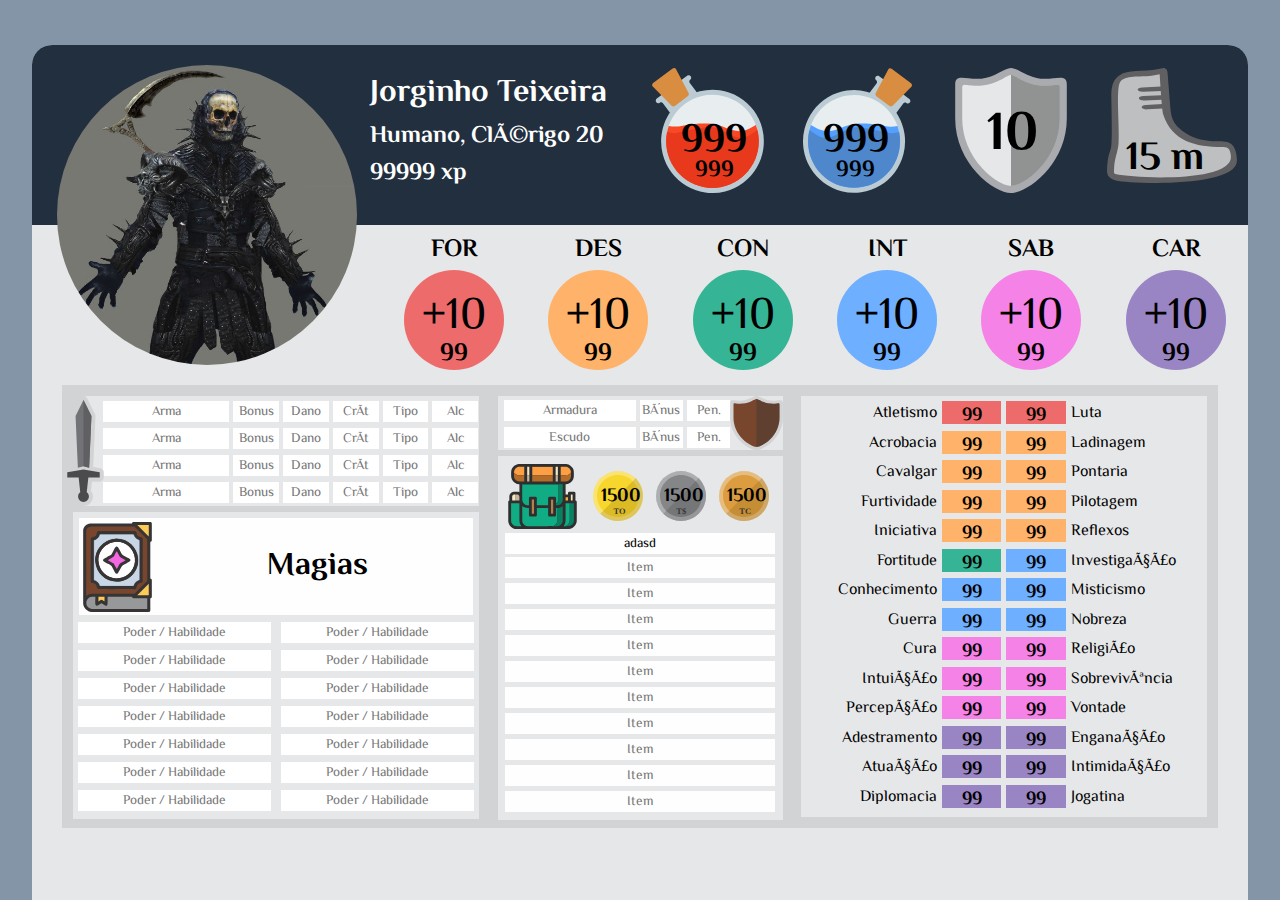
==== index.html @ f57c7307 "Add files via upload" ====
<!DOCTYPE html>
<html lang="pt-BR">
<head>
    <meta charset="UTF-3">
    <meta name="viewport" content="width=device-width, initial-scale=1.0">
    <title>Ficha Tormenta</title>

    <link rel="stylesheet" href="styles/main.css">
    <link rel="stylesheet" href="styles/atributos.css">
    <link rel="stylesheet" href="styles/tabelas.css">
    <link rel="stylesheet" href="styles/tabelasesq.css">
    <link rel="stylesheet" href="styles/tabelascen.css">
    <link rel="stylesheet" href="styles/tabelasdir.css">
    <link rel="stylesheet" href="styles/responsive.css">

    <link href="https://fonts.googleapis.com/css2?family=El+Messiri:wght@400;700&display=swap" rel="stylesheet">
</head>
<body>
    <div class="ficha">
    <header></header>

        <div class="atributos">
            <div class="foto">
                <span>

                </span>
            </div>

            <div class="status">
                <div class="desc">
                    <h1>Jorginho Teixeira</h1>
                    <h2>Humano, Clérigo 20</h2>
                    <h2>99999 xp</h2>

                </div>
                <div class="pv">
                    <h1>999</h1>
                    <h2>999</h2>
                </div>
                <div class="pm">
                    <h1>999</h1>
                    <h2>999</h2>
                </div>
                <div class="arm">
                    <h1>10</h1>
                </div>
                <div class="desl">
                    <h1>15 m</h1>
                </div>
            </div>

            <div class="valores-atributos">
                <div class="atr">
                    <h3>FOR</h3>
                    <div class="valor for">
                        <div class="valor-mod">+10</div>
                        <div class="valor-atr">99</div>
                    </div>
                </div>
                <div class="atr">
                    <h3>DES</h3>
                    <div class="valor des">
                        <div class="valor-mod">+10</div>
                        <div class="valor-atr">99</div>
                    </div>
                </div>
                <div class="atr">
                    <h3>CON</h3>
                    <div class="valor con">
                        <div class="valor-mod">+10</div>
                        <div class="valor-atr">99</div>
                    </div>
                </div>
                <div class="atr">
                    <h3>INT</h3>
                    <div class="valor int">
                        <div class="valor-mod">+10</div>
                        <div class="valor-atr">99</div>
                    </div>
                </div>
                <div class="atr">
                    <h3>SAB</h3>
                    <div class="valor sab">
                        <div class="valor-mod">+10</div>
                        <div class="valor-atr">99</div>
                    </div>
                </div>
                <div class="atr">
                    <h3>CAR</h3>
                    <div class="valor car">
                        <div class="valor-mod">+10</div>
                        <div class="valor-atr">99</div>
                    </div>
                </div>
                

            </div>
        </div>
        <div class="tabelas">
            <div class="esq">
                <div class="content-armas">
                    <div class="espada"></div>
                    <div class="armas">
                        <div class="arma">
                            <input type="text" id="arma" placeholder="Arma">
                            <input type="text" id="bonus" placeholder="Bonus">
                            <input type="text" id="dano" placeholder="Dano">
                            <input type="text" id="crít." placeholder="Crít">
                            <input type="text" id="tipo" placeholder="Tipo">
                            <input type="text" id="alc." placeholder="Alc">
                        </div>
                        <div class="arma">
                            <input type="text" id="arma" placeholder="Arma">
                            <input type="text" id="bonus" placeholder="Bonus">
                            <input type="text" id="dano" placeholder="Dano">
                            <input type="text" id="crít." placeholder="Crít">
                            <input type="text" id="tipo" placeholder="Tipo">
                            <input type="text" id="alc." placeholder="Alc">
                        </div>
                        <div class="arma">
                            <input type="text" id="arma" placeholder="Arma">
                            <input type="text" id="bonus" placeholder="Bonus">
                            <input type="text" id="dano" placeholder="Dano">
                            <input type="text" id="crít." placeholder="Crít">
                            <input type="text" id="tipo" placeholder="Tipo">
                            <input type="text" id="alc." placeholder="Alc">
                        </div>
                        <div class="arma">
                            <input type="text" id="arma" placeholder="Arma">
                            <input type="text" id="bonus" placeholder="Bonus">
                            <input type="text" id="dano" placeholder="Dano">
                            <input type="text" id="crít." placeholder="Crít">
                            <input type="text" id="tipo" placeholder="Tipo">
                            <input type="text" id="alc." placeholder="Alc">
                        </div>

                    </div>
                </div>
                <div class="magi-poder">

                        <div class="content-magias">
                            <div class="grimorio"></div>
                            <div class="magias"><h1>Magias</h1></div>

                    </div>
                    <div class="habi">
                        <input type="text" id="po-habi" placeholder="Poder / Habilidade">
                        <input type="text" id="po-habi" placeholder="Poder / Habilidade">
                        <input type="text" id="po-habi" placeholder="Poder / Habilidade">
                        <input type="text" id="po-habi" placeholder="Poder / Habilidade">
                        <input type="text" id="po-habi" placeholder="Poder / Habilidade">
                        <input type="text" id="po-habi" placeholder="Poder / Habilidade">
                        <input type="text" id="po-habi" placeholder="Poder / Habilidade">
                        <input type="text" id="po-habi" placeholder="Poder / Habilidade">
                        <input type="text" id="po-habi" placeholder="Poder / Habilidade">
                        <input type="text" id="po-habi" placeholder="Poder / Habilidade">
                        <input type="text" id="po-habi" placeholder="Poder / Habilidade">
                        <input type="text" id="po-habi" placeholder="Poder / Habilidade">
                        <input type="text" id="po-habi" placeholder="Poder / Habilidade">
                        <input type="text" id="po-habi" placeholder="Poder / Habilidade">
                    </div>
                </div>
            </div>
            <div class="centro">
                <div class="content-defesas">
                    <div class="defesas">
                        <div class="armad">
                            <input type="text" id="armadura" placeholder="Armadura">
                            <input type="text" id="bonus" placeholder="Bônus">
                            <input type="text" id="pen" placeholder="Pen.">
                        </div>
                        <div class="esc">
                            <input type="text" id="escudo" placeholder="Escudo">
                            <input type="text" id="bonus" placeholder="Bônus">
                            <input type="text" id="pen" placeholder="Pen.">
                        </div>
                    </div>
                    <div class="escudo"></div>

                </div>
                <div class="inv">
                    <div class="dinheiro">
                        <div class="mochila"></div>
                        <div class="to"><h1>1500</h1></div>
                        <div class="td"><h1>1500</h1></div>
                        <div class="tc"><h1>1500</h1></div>
                    </div>
                    <div class="itens">
                        <div id="item">adasd</div>
                        <input type="text" id="item" placeholder="Item">
                        <input type="text" id="item" placeholder="Item">
                        <input type="text" id="item" placeholder="Item">
                        <input type="text" id="item" placeholder="Item">
                        <input type="text" id="item" placeholder="Item">
                        <input type="text" id="item" placeholder="Item">
                        <input type="text" id="item" placeholder="Item">
                        <input type="text" id="item" placeholder="Item">
                        <input type="text" id="item" placeholder="Item">
                        <input type="text" id="item" placeholder="Item">
                    </div>
                </div>
            </div>
            <div class="dir">
                <div class="atr esquerda">
                    <p>Atletismo</p>
                    <div class="valor for">
                        <h3>99</h3>
                    </div>
                </div>
                <div class="atr direita">
                    <div class="valor for">
                        <h3>99</h3>
                    </div>
                    <p>Luta</p>
                </div>
                <div class="atr esquerda">
                    <p>Acrobacia</p>
                    <div class="valor des">
                        <h3>99</h3>
                    </div>
                </div>
                <div class="atr direita">
                    <div class="valor des">
                        <h3>99</h3>
                    </div>
                    <p>Ladinagem</p>
                </div>
                <div class="atr esquerda">
                    <p>Cavalgar</p>
                    <div class="valor des">
                        <h3>99</h3>
                    </div>
                </div>
                <div class="atr direita">
                    <div class="valor des">
                        <h3>99</h3>
                    </div>
                    <p>Pontaria</p>
                </div>
                <div class="atr esquerda">
                    <p>Furtividade</p>
                    <div class="valor des">
                        <h3>99</h3>
                    </div>
                </div>
                <div class="atr direita">
                    <div class="valor des">
                        <h3>99</h3>
                    </div>
                    <p>Pilotagem</p>
                </div>
                <div class="atr esquerda">
                    <p>Iniciativa</p>
                    <div class="valor des">
                        <h3>99</h3>
                    </div>
                </div>
                <div class="atr direita">
                    <div class="valor des">
                        <h3>99</h3>
                    </div>
                    <p>Reflexos</p>
                </div>
                <div class="atr esquerda">
                    <p>Fortitude</p>
                    <div class="valor con">
                        <h3>99</h3>
                    </div>
                </div>
                <div class="atr direita">
                    <div class="valor int">
                        <h3>99</h3>
                    </div>
                    <p>Investigação</p>
                </div>
                <div class="atr esquerda">
                    <p>Conhecimento</p>
                    <div class="valor int">
                        <h3>99</h3>
                    </div>
                </div>
                <div class="atr direita">
                    <div class="valor int">
                        <h3>99</h3>
                    </div>
                    <p>Misticismo</p>
                </div>
                <div class="atr esquerda">
                    <p>Guerra</p>
                    <div class="valor int">
                        <h3>99</h3>
                    </div>
                </div>
                <div class="atr direita">
                    <div class="valor int">
                        <h3>99</h3>
                    </div>
                    <p>Nobreza</p>
                </div>
                <div class="atr esquerda">
                    <p>Cura</p>
                    <div class="valor sab">
                        <h3>99</h3>
                    </div>
                </div>
                <div class="atr direita">
                    <div class="valor sab">
                        <h3>99</h3>
                    </div>
                    <p>Religião</p>
                </div>
                <div class="atr esquerda">
                    <p>Intuição</p>
                    <div class="valor sab">
                        <h3>99</h3>
                    </div>
                </div>
                <div class="atr direita">
                    <div class="valor sab">
                        <h3>99</h3>
                    </div>
                    <p>Sobrevivência</p>
                </div>
                <div class="atr esquerda">
                    <p>Percepção</p>
                    <div class="valor sab">
                        <h3>99</h3>
                    </div>
                </div>
                <div class="atr direita">
                    <div class="valor sab">
                        <h3>99</h3>
                    </div>
                    <p>Vontade</p>
                </div>
                <div class="atr esquerda">
                    <p>Adestramento</p>
                    <div class="valor car">
                        <h3>99</h3>
                    </div>
                </div>
                <div class="atr direita">
                    <div class="valor car">
                        <h3>99</h3>
                    </div>
                    <p>Enganação</p>
                </div>
                <div class="atr esquerda">
                    <p>Atuação</p>
                    <div class="valor car">
                        <h3>99</h3>
                    </div>
                </div>
                <div class="atr direita">
                    <div class="valor car">
                        <h3>99</h3>
                    </div>
                    <p>Intimidação</p>
                </div>
                <div class="atr esquerda">
                    <p>Diplomacia</p>
                    <div class="valor car">
                        <h3>99</h3>
                    </div>
                </div>
                <div class="atr direita">
                    <div class="valor car">
                        <h3>99</h3>
                    </div>
                    <p>Jogatina</p>
                </div>
               
            </div>
        </div>

    </div>

    
</body>
</html>
---- styles/main.css ----
*{
    padding: 0;
    margin: 0;
    box-sizing: border-box;
    font-family: 'El Messiri', sans-serif;

}

body{
    background-color: #8395A7;
}

.ficha{
    min-height: 95vh;
    width: 95vw;
    background-color: #E6E7E8;

    margin-top: 5vh;
    margin-left: auto;
    margin-right: auto;

    border-radius: 20px 20px 0 0;
    
    max-width: 1400px;

}
.ficha header{
    height: 180px;
    width: 100%;
    background-color: #222F3E;

    border-radius: 20px 20px 0 0;
    
    z-index: 0;

}

.for{
    background-color: #ED6B6B;
}
.des{
    background-color: #FFB269;
}
.con{
    background-color: #35B595;
}
.int{
    background-color: #6EAFFF;
}
.sab{
    background-color: #F582E6;
}
.car{
    background-color: #9A85C4;
}
---- styles/atributos.css ----
.atributos {
    margin-top: -180px;
    height: 55%;
    display: grid;
    grid-template-columns: 350px 1fr;
    grid-template-rows: 1fr 1fr;

    grid-template-areas: 
    'FT ST'
    'FT AT';

    z-index: 1;

    max-height: 340px;

    margin-left: auto;
    margin-right: auto;
}


.foto{
    grid-area: FT;
}

.foto span{
    display: flex;
    background: url(../assents/teste.jpg)  no-repeat;
    background-position: top;
    background-size: cover;

    height: 300px;
    width: 300px;

    margin: 20px auto;

    border-radius: 100%;
}



.status{
    grid-area: ST;

    display: grid;
    grid-template-columns: 2fr 1fr 1fr 1fr 1fr;
    margin-left: -45px;
}


.status .desc{
    margin: auto;
    color: white;
}

.status .pv{
    height: 125px;
    width: 130px;

    margin: auto;

    background: url(../assents/pv.svg) no-repeat;
    background-size: contain;

    text-align: center;
}

.status .pv h1{
    margin-top: 42px;
    margin-left: -5px;
    font-size: 40px;
}
.status .pv h2{
    margin-top: -20px;
    margin-left: -5px;
    font-size: 23px;
}
.status .pm{
    height: 125px;
    width: 130px;

    margin: auto;

    background: url(../assents/pm.svg) no-repeat;
    background-size: contain;

    text-align: center;
}

.status .pm h1{
    margin-top: 42px;
    margin-right: 25px;
    font-size: 40px;
}
.status .pm h2{
    margin-top: -20px;
    margin-right: 25px;
    font-size: 23px;
}


.status .arm{
    height: 125px;
    width: 130px;

    margin: auto;

    background: url(../assents/arm.svg) no-repeat;
    background-size: contain;

    text-align: center;
}

.status .arm h1{
    margin-top: 25px;
    margin-left: -15px;
    font-size: 55px;
}

.status .desl{
    height: 125px;
    width: 130px;

    margin: auto;

    background: url(../assents/desl.svg) no-repeat;
    background-size: contain;

    text-align: center;
}

.status .desl h1{
    margin-top: 60px;
    margin-left: -15px;
    font-size: 40px;
}

.atributos{
    grid-area: AT;

}

.valores-atributos{
    display: grid;

    grid-template-columns: 1fr 1fr 1fr 1fr 1fr 1fr;

    align-items: center;
    align-content: center;
}

.valores-atributos .atr{
    margin:  5px auto;
    text-align: center;
    font-weight: bold;
}

.valores-atributos .atr h3{
    text-align: center;
    font-weight: bold;
    font-size: 25px;
}


.valores-atributos .valor {
    height: 100px;
    width: 100px;

    border-radius: 100%;

}
.valores-atributos .valor .valor-mod{
    line-height: 95px;
    height: 65px;
    font-weight: 200;
    font-size: 45px;
}
.valores-atributos .valor .valor-atr{
    height: 35px;
    font-size: 25px;

}
---- styles/tabelas.css ----
.tabelas {
    height: calc(95vh - 55%);
    width: 95%;

    min-height: 435px;
    margin: auto;

    display: grid;
    grid-template-columns: 1fr 300px 1fr;

    background-color: #D2D3D5;
}

.tabelas > div{
    height: 95%;
    width: 95%;
    margin: auto;
}
---- styles/tabelasesq.css ----
.content-armas{

    height: 25%;
    min-height: 110px;
    background-color: #E6E7E8;

    display: grid;
    grid-template-columns: 40px 1fr;


}

.content-armas .espada{
    height: 100%;

    background: url(../assents/espada.svg) no-repeat;
    background-size: contain;

    margin-left: -10px;

    z-index: 1000;
}

.content-armas .armas{
    margin-top: auto;
    margin-bottom: auto;
}
.content-armas .armas input{
    border: none;
    text-align: center;
    width: 12.5%;
    margin-top: 4px;
}
#arma{
    width: 34.5%;
    margin-left: -10px;
}

.magi-poder{
    background-color: #E6E7E8;
    height: 73%;
    margin-top: 6px;
    padding-top: 6px;
}


.content-magias{
    background-color: #FEFEFE;
    width: 97%;
    display: flex;

    margin: auto;

}

.content-magias .grimorio{
    height: 90px;
    width: 100px;
    background: url(../assents/grimorio.svg) no-repeat;
    background-size: contain;
    margin-top: 4px;
    margin-left: 4px;

}

.content-magias .magias{
    width: 100%;
    text-align: center;
    line-height: 97px;
}

.habi{
    height: calc(45% + 11px);

    display: grid;
    grid-template-columns: 1fr 1fr;
    grid-template-rows: repeat(8, 1fr);
}
.habi input{
    width: 95%;
    border: none;
    border-radius: 0%;
    margin: auto;
    margin-top: 7px;
    text-align: center;
}
---- styles/tabelascen.css ----
.content-defesas{

    height: 12.5%;
    width: 100%;
    min-height: 54px;
    background-color: #E6E7E8;

    margin: auto;
    display: grid;
    grid-template-columns: 1fr 45px;

}
.content-defesas .escudo{
    height: 54px;
    width: 54px;

    background: url(../assents/escudo.svg) no-repeat;
    background-size: contain;

    margin-left: -8px;
    z-index: 1000;
}

.content-defesas .defesas{
    width: 95%;
    margin: auto;
}
.content-defesas .defesas input{
    border: none;
    text-align: center;
    width: 19%;
    margin-top: 4px;
}
#armadura,
#escudo{
    width: 58%;
}

.inv{
    height: 86.5%;
    width: 100%;

    margin-top: 6px;
    background: #E6E7E8;
}
.inv .dinheiro{
    height: 80px;
    width: 100%;

    display: grid;
    grid-template-columns: 1fr 1fr 1fr 1fr;
}

.inv .dinheiro .mochila{
    height: 65px;
    width: 70px;

    background: url(../assents/mochila.svg) no-repeat;
    background-size: contain;

    margin: auto;
    margin-left: 10px;
}

.inv .dinheiro h1{
    margin-top: 11px;
    margin-left: 8px;
    font-size: 19px;
}

.inv .dinheiro .to{
    height: 50px;
    width: 70px;

    background: url(../assents/TO.svg) no-repeat;
    background-size: contain;

    margin: auto;
    margin-left: 15px;
}
.inv .dinheiro .td{
    height: 50px;
    width: 70px;

    background: url(../assents/T$.svg) no-repeat;
    background-size: contain;

    margin: auto;
    margin-left: -7px;
}
.inv .dinheiro .tc{
    height: 50px;
    width: 70px;

    background: url(../assents/TC.svg) no-repeat;
    background-size: contain;

    margin: auto;
    margin-left: -7px;
}

.inv .itens{
    height: calc(95% - 56px);
    width: 95%;

    margin: auto;
    margin-top: -6px;
}

#item{
    width: 100%;
    border: 0;

    font-size: 13.33px;

    text-align: center;

    background-color: #FEFEFE;
    margin: auto;
    margin-top: 3px;

}
---- styles/tabelasdir.css ----
.dir{
    display: grid;
    grid-template-columns: 1fr 1fr;
    grid-template-rows: repeat(14, 24.5px);
    grid-row-gap:5px;
    background-color: #E6E7E8;
}

.dir h3{
    font-weight: 10px;
}

.dir .atr{
    display: grid;
    margin-top: 5px;
    margin-left: 2.5px;
    margin-bottom: 5px;
    margin-right: 2.5px;
}

.dir .atr>p{
    margin-left: 5px;
    margin-right: 5px;

}
.dir .esquerda{
    text-align: right;
    grid-template-columns: 70fr 30fr;
}
.dir .direita{
    text-align: left;
    grid-template-columns:30fr 70fr;
}


.dir .atr .valor{
    height: 80%;
    width: 100%;
    text-align: center;
}
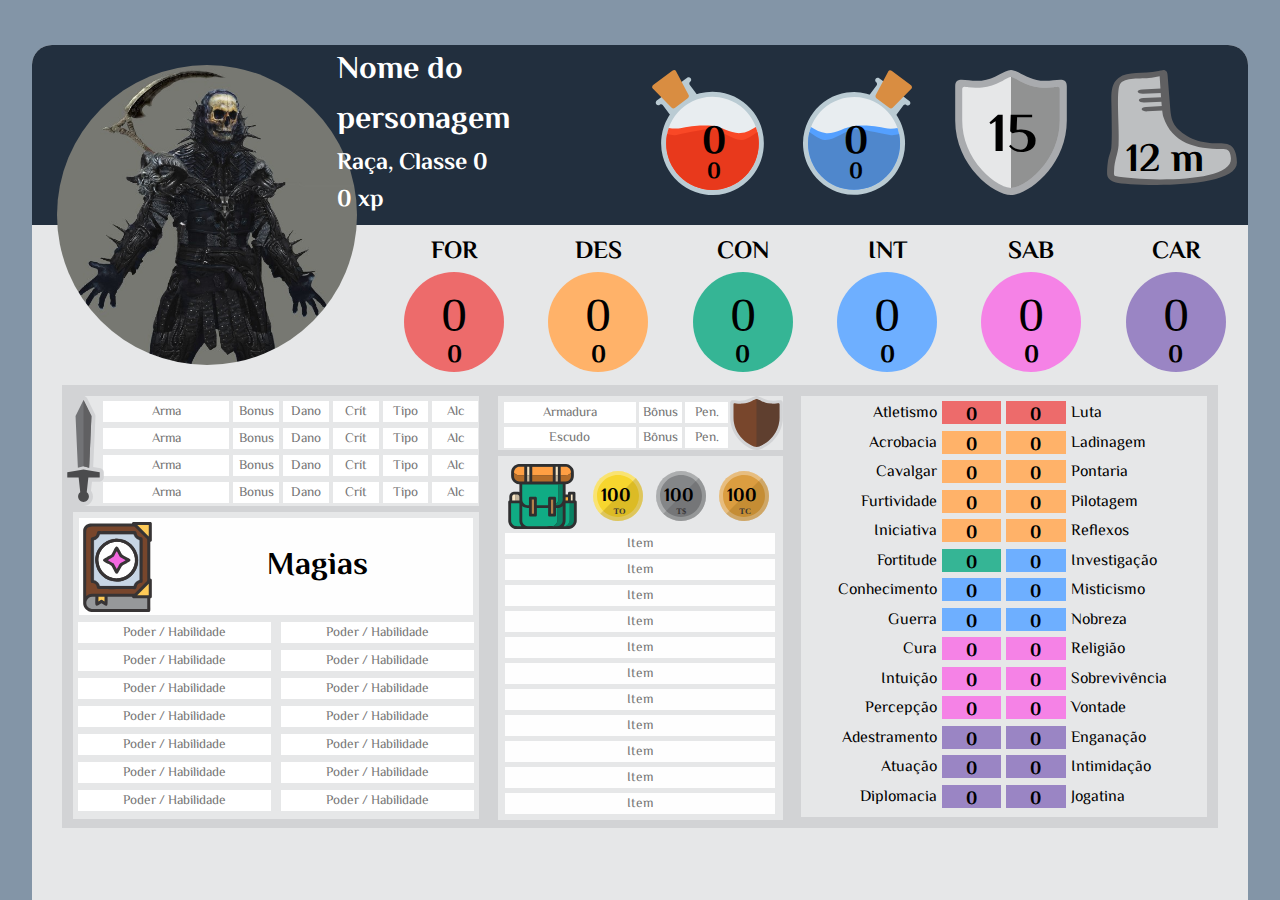
==== commit 8638d8b1: "Add files via upload" ====
--- a/index.html
+++ b/index.html
@@ -20,7 +20,7 @@
     <header></header>
 
         <div class="atributos">
-            <div class="foto">
+            <div class="foto" onclick="savePersonagem()">
                 <span>
 
                 </span>
@@ -28,68 +28,43 @@
 
             <div class="status">
                 <div class="desc">
-                    <h1>Jorginho Teixeira</h1>
-                    <h2>Humano, Clérigo 20</h2>
-                    <h2>99999 xp</h2>
+
 
                 </div>
                 <div class="pv">
-                    <h1>999</h1>
-                    <h2>999</h2>
                 </div>
                 <div class="pm">
-                    <h1>999</h1>
-                    <h2>999</h2>
                 </div>
                 <div class="arm">
-                    <h1>10</h1>
                 </div>
                 <div class="desl">
-                    <h1>15 m</h1>
                 </div>
             </div>
 
             <div class="valores-atributos">
                 <div class="atr">
                     <h3>FOR</h3>
-                    <div class="valor for">
-                        <div class="valor-mod">+10</div>
-                        <div class="valor-atr">99</div>
-                    </div>
+                    <div class="valor for"></div>
                 </div>
                 <div class="atr">
                     <h3>DES</h3>
-                    <div class="valor des">
-                        <div class="valor-mod">+10</div>
-                        <div class="valor-atr">99</div>
-                    </div>
+                    <div class="valor des"></div>
                 </div>
                 <div class="atr">
                     <h3>CON</h3>
-                    <div class="valor con">
-                        <div class="valor-mod">+10</div>
-                        <div class="valor-atr">99</div>
-                    </div>
+                    <div class="valor con"></div>
                 </div>
                 <div class="atr">
                     <h3>INT</h3>
-                    <div class="valor int">
-                        <div class="valor-mod">+10</div>
-                        <div class="valor-atr">99</div>
-                    </div>
+                    <div class="valor int"></div>
                 </div>
                 <div class="atr">
                     <h3>SAB</h3>
-                    <div class="valor sab">
-                        <div class="valor-mod">+10</div>
-                        <div class="valor-atr">99</div>
-                    </div>
+                    <div class="valor sab"></div>
                 </div>
                 <div class="atr">
                     <h3>CAR</h3>
                     <div class="valor car">
-                        <div class="valor-mod">+10</div>
-                        <div class="valor-atr">99</div>
                     </div>
                 </div>
                 
@@ -101,39 +76,6 @@
                 <div class="content-armas">
                     <div class="espada"></div>
                     <div class="armas">
-                        <div class="arma">
-                            <input type="text" id="arma" placeholder="Arma">
-                            <input type="text" id="bonus" placeholder="Bonus">
-                            <input type="text" id="dano" placeholder="Dano">
-                            <input type="text" id="crít." placeholder="Crít">
-                            <input type="text" id="tipo" placeholder="Tipo">
-                            <input type="text" id="alc." placeholder="Alc">
-                        </div>
-                        <div class="arma">
-                            <input type="text" id="arma" placeholder="Arma">
-                            <input type="text" id="bonus" placeholder="Bonus">
-                            <input type="text" id="dano" placeholder="Dano">
-                            <input type="text" id="crít." placeholder="Crít">
-                            <input type="text" id="tipo" placeholder="Tipo">
-                            <input type="text" id="alc." placeholder="Alc">
-                        </div>
-                        <div class="arma">
-                            <input type="text" id="arma" placeholder="Arma">
-                            <input type="text" id="bonus" placeholder="Bonus">
-                            <input type="text" id="dano" placeholder="Dano">
-                            <input type="text" id="crít." placeholder="Crít">
-                            <input type="text" id="tipo" placeholder="Tipo">
-                            <input type="text" id="alc." placeholder="Alc">
-                        </div>
-                        <div class="arma">
-                            <input type="text" id="arma" placeholder="Arma">
-                            <input type="text" id="bonus" placeholder="Bonus">
-                            <input type="text" id="dano" placeholder="Dano">
-                            <input type="text" id="crít." placeholder="Crít">
-                            <input type="text" id="tipo" placeholder="Tipo">
-                            <input type="text" id="alc." placeholder="Alc">
-                        </div>
-
                     </div>
                 </div>
                 <div class="magi-poder">
@@ -141,23 +83,8 @@
                         <div class="content-magias">
                             <div class="grimorio"></div>
                             <div class="magias"><h1>Magias</h1></div>
-
                     </div>
                     <div class="habi">
-                        <input type="text" id="po-habi" placeholder="Poder / Habilidade">
-                        <input type="text" id="po-habi" placeholder="Poder / Habilidade">
-                        <input type="text" id="po-habi" placeholder="Poder / Habilidade">
-                        <input type="text" id="po-habi" placeholder="Poder / Habilidade">
-                        <input type="text" id="po-habi" placeholder="Poder / Habilidade">
-                        <input type="text" id="po-habi" placeholder="Poder / Habilidade">
-                        <input type="text" id="po-habi" placeholder="Poder / Habilidade">
-                        <input type="text" id="po-habi" placeholder="Poder / Habilidade">
-                        <input type="text" id="po-habi" placeholder="Poder / Habilidade">
-                        <input type="text" id="po-habi" placeholder="Poder / Habilidade">
-                        <input type="text" id="po-habi" placeholder="Poder / Habilidade">
-                        <input type="text" id="po-habi" placeholder="Poder / Habilidade">
-                        <input type="text" id="po-habi" placeholder="Poder / Habilidade">
-                        <input type="text" id="po-habi" placeholder="Poder / Habilidade">
                     </div>
                 </div>
             </div>
@@ -165,216 +92,35 @@
                 <div class="content-defesas">
                     <div class="defesas">
                         <div class="armad">
-                            <input type="text" id="armadura" placeholder="Armadura">
+                            <input type="text" class="armadura" id="armadura1" placeholder="Armadura">
                             <input type="text" id="bonus" placeholder="Bônus">
                             <input type="text" id="pen" placeholder="Pen.">
                         </div>
                         <div class="esc">
-                            <input type="text" id="escudo" placeholder="Escudo">
+                            <input type="text" class="escudo" id="escudo" placeholder="Escudo">
                             <input type="text" id="bonus" placeholder="Bônus">
                             <input type="text" id="pen" placeholder="Pen.">
                         </div>
                     </div>
-                    <div class="escudo"></div>
+                    <div class="escudo-icon"></div>
 
                 </div>
                 <div class="inv">
                     <div class="dinheiro">
-                        <div class="mochila"></div>
-                        <div class="to"><h1>1500</h1></div>
-                        <div class="td"><h1>1500</h1></div>
-                        <div class="tc"><h1>1500</h1></div>
+
                     </div>
                     <div class="itens">
-                        <div id="item">adasd</div>
-                        <input type="text" id="item" placeholder="Item">
-                        <input type="text" id="item" placeholder="Item">
-                        <input type="text" id="item" placeholder="Item">
-                        <input type="text" id="item" placeholder="Item">
-                        <input type="text" id="item" placeholder="Item">
-                        <input type="text" id="item" placeholder="Item">
-                        <input type="text" id="item" placeholder="Item">
-                        <input type="text" id="item" placeholder="Item">
-                        <input type="text" id="item" placeholder="Item">
-                        <input type="text" id="item" placeholder="Item">
+
                     </div>
                 </div>
             </div>
             <div class="dir">
-                <div class="atr esquerda">
-                    <p>Atletismo</p>
-                    <div class="valor for">
-                        <h3>99</h3>
-                    </div>
-                </div>
-                <div class="atr direita">
-                    <div class="valor for">
-                        <h3>99</h3>
-                    </div>
-                    <p>Luta</p>
-                </div>
-                <div class="atr esquerda">
-                    <p>Acrobacia</p>
-                    <div class="valor des">
-                        <h3>99</h3>
-                    </div>
-                </div>
-                <div class="atr direita">
-                    <div class="valor des">
-                        <h3>99</h3>
-                    </div>
-                    <p>Ladinagem</p>
-                </div>
-                <div class="atr esquerda">
-                    <p>Cavalgar</p>
-                    <div class="valor des">
-                        <h3>99</h3>
-                    </div>
-                </div>
-                <div class="atr direita">
-                    <div class="valor des">
-                        <h3>99</h3>
-                    </div>
-                    <p>Pontaria</p>
-                </div>
-                <div class="atr esquerda">
-                    <p>Furtividade</p>
-                    <div class="valor des">
-                        <h3>99</h3>
-                    </div>
-                </div>
-                <div class="atr direita">
-                    <div class="valor des">
-                        <h3>99</h3>
-                    </div>
-                    <p>Pilotagem</p>
-                </div>
-                <div class="atr esquerda">
-                    <p>Iniciativa</p>
-                    <div class="valor des">
-                        <h3>99</h3>
-                    </div>
-                </div>
-                <div class="atr direita">
-                    <div class="valor des">
-                        <h3>99</h3>
-                    </div>
-                    <p>Reflexos</p>
-                </div>
-                <div class="atr esquerda">
-                    <p>Fortitude</p>
-                    <div class="valor con">
-                        <h3>99</h3>
-                    </div>
-                </div>
-                <div class="atr direita">
-                    <div class="valor int">
-                        <h3>99</h3>
-                    </div>
-                    <p>Investigação</p>
-                </div>
-                <div class="atr esquerda">
-                    <p>Conhecimento</p>
-                    <div class="valor int">
-                        <h3>99</h3>
-                    </div>
-                </div>
-                <div class="atr direita">
-                    <div class="valor int">
-                        <h3>99</h3>
-                    </div>
-                    <p>Misticismo</p>
-                </div>
-                <div class="atr esquerda">
-                    <p>Guerra</p>
-                    <div class="valor int">
-                        <h3>99</h3>
-                    </div>
-                </div>
-                <div class="atr direita">
-                    <div class="valor int">
-                        <h3>99</h3>
-                    </div>
-                    <p>Nobreza</p>
-                </div>
-                <div class="atr esquerda">
-                    <p>Cura</p>
-                    <div class="valor sab">
-                        <h3>99</h3>
-                    </div>
-                </div>
-                <div class="atr direita">
-                    <div class="valor sab">
-                        <h3>99</h3>
-                    </div>
-                    <p>Religião</p>
-                </div>
-                <div class="atr esquerda">
-                    <p>Intuição</p>
-                    <div class="valor sab">
-                        <h3>99</h3>
-                    </div>
-                </div>
-                <div class="atr direita">
-                    <div class="valor sab">
-                        <h3>99</h3>
-                    </div>
-                    <p>Sobrevivência</p>
-                </div>
-                <div class="atr esquerda">
-                    <p>Percepção</p>
-                    <div class="valor sab">
-                        <h3>99</h3>
-                    </div>
-                </div>
-                <div class="atr direita">
-                    <div class="valor sab">
-                        <h3>99</h3>
-                    </div>
-                    <p>Vontade</p>
-                </div>
-                <div class="atr esquerda">
-                    <p>Adestramento</p>
-                    <div class="valor car">
-                        <h3>99</h3>
-                    </div>
-                </div>
-                <div class="atr direita">
-                    <div class="valor car">
-                        <h3>99</h3>
-                    </div>
-                    <p>Enganação</p>
-                </div>
-                <div class="atr esquerda">
-                    <p>Atuação</p>
-                    <div class="valor car">
-                        <h3>99</h3>
-                    </div>
-                </div>
-                <div class="atr direita">
-                    <div class="valor car">
-                        <h3>99</h3>
-                    </div>
-                    <p>Intimidação</p>
-                </div>
-                <div class="atr esquerda">
-                    <p>Diplomacia</p>
-                    <div class="valor car">
-                        <h3>99</h3>
-                    </div>
-                </div>
-                <div class="atr direita">
-                    <div class="valor car">
-                        <h3>99</h3>
-                    </div>
-                    <p>Jogatina</p>
-                </div>
                
             </div>
         </div>
-
     </div>
-
     
+    <script src="javascript.js"></script>
+    <script src="alterStatus.js"></script>
 </body>
 </html>--- a/styles/atributos.css
+++ b/styles/atributos.css
@@ -73,6 +73,7 @@
     margin-top: -20px;
     margin-left: -5px;
     font-size: 23px;
+    z-index: 5;
 }
 .status .pm{
     height: 125px;
@@ -95,6 +96,7 @@
     margin-top: -20px;
     margin-right: 25px;
     font-size: 23px;
+    z-index: 5;
 }
 
 
--- a/styles/tabelasesq.css
+++ b/styles/tabelasesq.css
@@ -6,7 +6,6 @@
 
     display: grid;
     grid-template-columns: 40px 1fr;
-
 
 }
 
@@ -25,16 +24,28 @@
     margin-top: auto;
     margin-bottom: auto;
 }
-.content-armas .armas input{
+
+.content-armas .armas input + input,
+.content-armas .arma div + div{
     border: none;
     text-align: center;
     width: 12.5%;
     margin-top: 4px;
+    font-size: 13.3333px;
 }
-#arma{
+#arma, .arma_nome{
+    border: none;
     width: 34.5%;
     margin-left: -10px;
+    text-align: center;
+    font-size: 13.3333px;
 }
+
+.content-armas .arma div{
+    display: inline-block;
+    background-color: #a0ffa8;
+}
+
 
 .magi-poder{
     background-color: #E6E7E8;
@@ -76,11 +87,16 @@
     grid-template-columns: 1fr 1fr;
     grid-template-rows: repeat(8, 1fr);
 }
-.habi input{
+.habi div{
+    background-color: #a0ffa8;
+}
+
+.habi .poder{
     width: 95%;
     border: none;
     border-radius: 0%;
     margin: auto;
     margin-top: 7px;
     text-align: center;
+    font-size: 13.333px;
 }
--- a/styles/tabelascen.css
+++ b/styles/tabelascen.css
@@ -10,7 +10,7 @@
     grid-template-columns: 1fr 45px;
 
 }
-.content-defesas .escudo{
+.content-defesas .escudo-icon{
     height: 54px;
     width: 54px;
 
@@ -24,15 +24,30 @@
 .content-defesas .defesas{
     width: 95%;
     margin: auto;
+    font-size: 13.3333px;
 }
-.content-defesas .defesas input{
+
+.armad div,
+.esc div{
+    background-color: #a0ffa8;
+}
+
+.content-defesas .armad div+div,
+.content-defesas .esc div+div,
+.content-defesas .defesas input+input{
     border: none;
     text-align: center;
     width: 19%;
     margin-top: 4px;
+    display: inline-block;
+
 }
-#armadura,
-#escudo{
+.armadura,
+.escudo{
+    display: inline-block;
+    border: none;
+    text-align: center;
+    margin-top: 4px;
     width: 58%;
 }
 
@@ -107,7 +122,7 @@
     margin-top: -6px;
 }
 
-#item{
+.item{
     width: 100%;
     border: 0;
 
@@ -118,7 +133,14 @@
     background-color: #FEFEFE;
     margin: auto;
     margin-top: 3px;
+}
 
+.itens div{
+    background-color: rgb(160, 255, 168);
+    margin: auto;
+    margin-top: 3px;
+
+    font-size: 13.333px;
 }
 
 
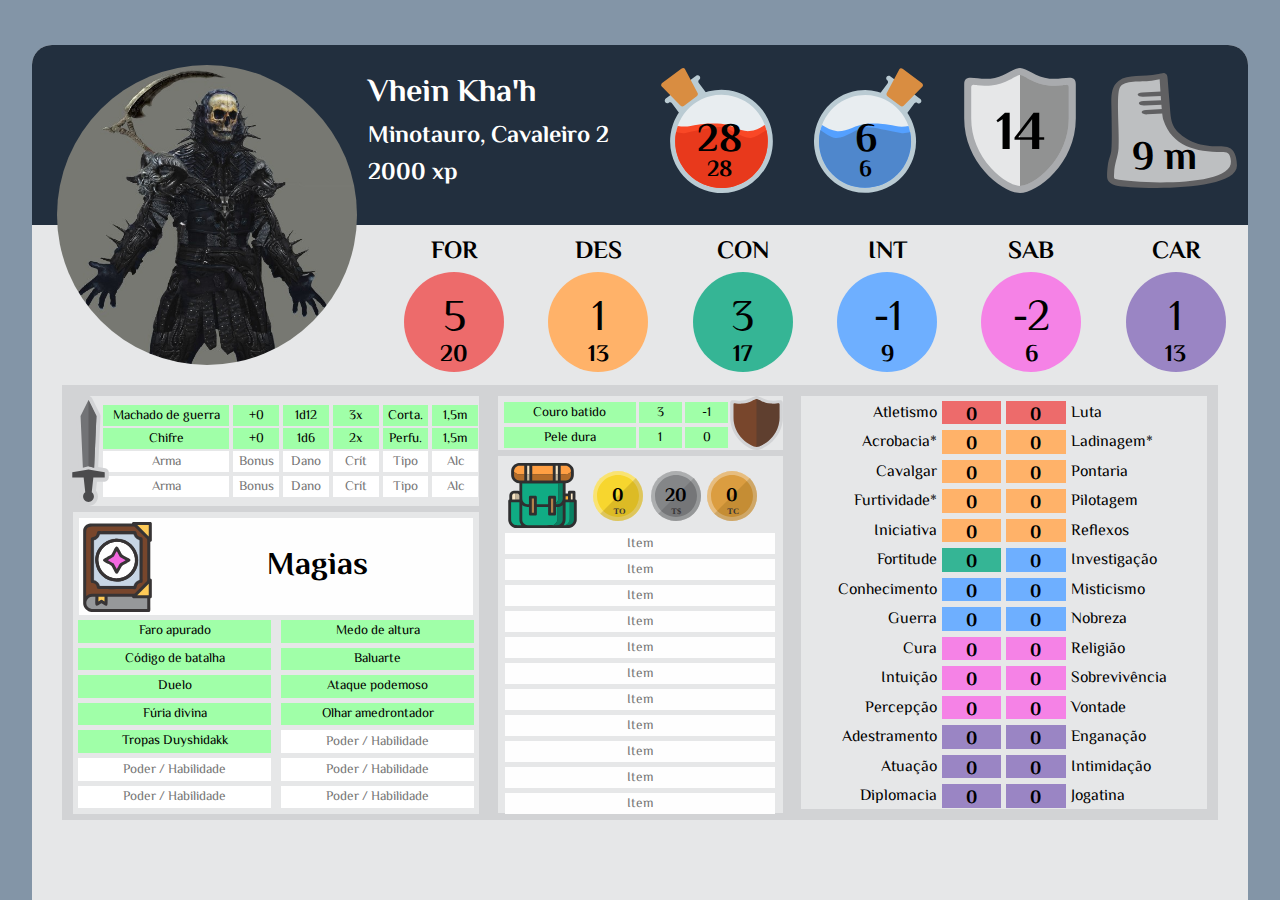
==== commit 28285581: "Update index.html" ====
--- a/index.html
+++ b/index.html
@@ -20,7 +20,7 @@
     <header></header>
 
         <div class="atributos">
-            <div class="foto" onclick="savePersonagem()">
+            <div class="foto" onclick="saveFotoPersonagem()">
                 <span>
 
                 </span>
@@ -123,4 +123,4 @@
     <script src="javascript.js"></script>
     <script src="alterStatus.js"></script>
 </body>
-</html>+</html>
--- a/styles/main.css
+++ b/styles/main.css
@@ -3,7 +3,6 @@
     margin: 0;
     box-sizing: border-box;
     font-family: 'El Messiri', sans-serif;
-
 }
 
 body{
--- a/styles/atributos.css
+++ b/styles/atributos.css
@@ -60,18 +60,19 @@
 
     background: url(../assents/pv.svg) no-repeat;
     background-size: contain;
-
+    background-position: center;
+    
     text-align: center;
 }
 
 .status .pv h1{
+    margin-left: 5px;
     margin-top: 42px;
-    margin-left: -5px;
     font-size: 40px;
 }
 .status .pv h2{
+    margin-left: 5px;
     margin-top: -20px;
-    margin-left: -5px;
     font-size: 23px;
     z-index: 5;
 }
@@ -83,19 +84,21 @@
 
     background: url(../assents/pm.svg) no-repeat;
     background-size: contain;
+    background-position: center;
 
     text-align: center;
 }
 
 .status .pm h1{
     margin-top: 42px;
-    margin-right: 25px;
     font-size: 40px;
+    margin-left: -5px;
 }
 .status .pm h2{
     margin-top: -20px;
-    margin-right: 25px;
     font-size: 23px;
+    margin-left: -5px;
+
     z-index: 5;
 }
 
@@ -108,13 +111,13 @@
 
     background: url(../assents/arm.svg) no-repeat;
     background-size: contain;
+    background-position: center;
 
     text-align: center;
 }
 
 .status .arm h1{
     margin-top: 25px;
-    margin-left: -15px;
     font-size: 55px;
 }
 
@@ -126,6 +129,7 @@
 
     background: url(../assents/desl.svg) no-repeat;
     background-size: contain;
+    background-position: center;
 
     text-align: center;
 }
@@ -151,9 +155,12 @@
 }
 
 .valores-atributos .atr{
-    margin:  5px auto;
+    margin: auto;
+    margin-top:  5px;
     text-align: center;
     font-weight: bold;
+    width: 100%;
+    height: 100%;
 }
 
 .valores-atributos .atr h3{
@@ -167,19 +174,19 @@
     height: 100px;
     width: 100px;
 
+    margin: auto;
     border-radius: 100%;
 
 }
 .valores-atributos .valor .valor-mod{
     line-height: 95px;
-    height: 65px;
+    height: 65%;
     font-weight: 200;
-    font-size: 45px;
+    font-size: 275%;
 }
 .valores-atributos .valor .valor-atr{
-    height: 35px;
-    font-size: 25px;
-
+    height: 35%;
+    font-size: 150%;
 }
 
 
--- a/styles/tabelasesq.css
+++ b/styles/tabelasesq.css
@@ -11,12 +11,9 @@
 
 .content-armas .espada{
     height: 100%;
-
     background: url(../assents/espada.svg) no-repeat;
     background-size: contain;
-
-    margin-left: -10px;
-
+    margin-left: -5px;
     z-index: 1000;
 }
 
@@ -41,9 +38,23 @@
     font-size: 13.3333px;
 }
 
+.content-armas .arma{
+
+    margin-bottom: -2px;
+}
 .content-armas .arma div{
     display: inline-block;
     background-color: #a0ffa8;
+    white-space: nowrap; 
+    overflow: hidden;
+    text-overflow: ellipsis;
+    margin-bottom: -9px;
+}
+
+.tabelas .esq .content-armas .armas{
+    margin-top: 5px;
+    margin-bottom: auto;
+    height: 22%;
 }
 
 
@@ -59,9 +70,8 @@
     background-color: #FEFEFE;
     width: 97%;
     display: flex;
-
     margin: auto;
-
+    margin-bottom: 5px;
 }
 
 .content-magias .grimorio{
@@ -80,23 +90,26 @@
     line-height: 97px;
 }
 
-.habi{
-    height: calc(45% + 11px);
-
+.habi {
+    height: calc(60% + 11px);
     display: grid;
     grid-template-columns: 1fr 1fr;
-    grid-template-rows: repeat(8, 1fr);
+    grid-template-rows: repeat(7, 1fr);
+    row-gap: 5px;
 }
 .habi div{
     background-color: #a0ffa8;
+    white-space: nowrap;
+    overflow: hidden;
+    text-overflow: ellipsis;
 }
 
 .habi .poder{
     width: 95%;
     border: none;
     border-radius: 0%;
-    margin: auto;
-    margin-top: 7px;
+    margin-left: auto;
+    margin-right: auto;
     text-align: center;
     font-size: 13.333px;
 }
--- a/styles/tabelascen.css
+++ b/styles/tabelascen.css
@@ -79,13 +79,14 @@
 
 .inv .dinheiro h1{
     margin-top: 11px;
-    margin-left: 8px;
     font-size: 19px;
 }
 
 .inv .dinheiro .to{
     height: 50px;
-    width: 70px;
+    width: 50px;
+    text-align: center;
+
 
     background: url(../assents/TO.svg) no-repeat;
     background-size: contain;
@@ -95,17 +96,19 @@
 }
 .inv .dinheiro .td{
     height: 50px;
-    width: 70px;
+    width: 50px;
+    text-align: center;
 
     background: url(../assents/T$.svg) no-repeat;
     background-size: contain;
 
     margin: auto;
-    margin-left: -7px;
+    margin-left: 5px;
 }
 .inv .dinheiro .tc{
     height: 50px;
-    width: 70px;
+    width: 50px;
+    text-align: center;
 
     background: url(../assents/TC.svg) no-repeat;
     background-size: contain;
@@ -136,10 +139,13 @@
 }
 
 .itens div{
-    background-color: rgb(160, 255, 168);
     margin: auto;
-    margin-top: 3px;
-
+    margin-top: 4px;
+    background-color: #a0ffa8;
+    white-space: nowrap;
+    overflow: hidden;
+    text-overflow: ellipsis;
+    margin-bottom: 5px;
     font-size: 13.333px;
 }
 
--- a/styles/tabelasdir.css
+++ b/styles/tabelasdir.css
@@ -16,6 +16,7 @@
     margin-left: 2.5px;
     margin-bottom: 5px;
     margin-right: 2.5px;
+    
 }
 
 .dir .atr>p{
--- a/styles/responsive.css
+++ b/styles/responsive.css
@@ -0,0 +1,225 @@
+@media (max-width: 1200px) { /* Menor que 1200 */
+    .ficha header{
+        height: 145px;
+    }
+    .atributos{
+        margin-top: -145px;
+    }
+    .arma_nome{
+        width: 30.5%;
+    }
+
+    .status .desc h1{
+        font-size: 25px;
+    }
+
+    .status .desc h2{
+        font-size: 20px;
+    }
+    .status .desl,
+    .status .arm,
+    .status .pv,
+    .status .pm{
+        height: 95px;
+    }
+
+    .status .desl h1,
+    .status .arm h1,
+    .status .pv h1,
+    .status .pm h1{
+        font-size: 32px;
+    }
+    .status .pv h1,
+    .status .pm h1{
+        margin-top: 25px;
+    }
+    .status .desl h1{
+        margin-top: 45px;
+    }
+    .status .pv h2,
+    .status .pm h2{
+        font-size: 20px;
+        margin-top: -15px;
+    }
+    .valores-atributos {
+        margin-top: -60px;
+        width: 95%;
+    }
+    /* .valores-atributos .atr{
+        width: 75px;
+    } */
+  }
+
+
+@media (max-width: 1100px) {
+    .valores-atributos {
+        margin-top: -60px;
+        width: 90%;
+    }
+}
+@media (max-width: 1000px) {
+    .ficha header{
+        height: 140px;
+    }
+    .status .desc h1{
+        font-size: 25px;
+    }
+    .status .desc h2{
+        font-size: 17px;
+    }
+    .status .desc h2 + h2{
+        margin-left: 20px;
+    }
+    .atributos{
+        grid-template-columns: 300px 1fr;
+        height: 40%;
+        margin-top: -145px;
+    }
+    .foto span {
+        height: 250px;
+        width: 250px;
+    }
+}
+
+@media (max-width: 500px) {
+    .foto span {
+        height: 250px;
+        width: 250px;
+    }
+    .atributos{
+        margin-top: -50px;
+        display: contents;
+    }
+    .atributos .status{
+        grid-template-rows: 1fr 1fr;
+        grid-template-columns: 23vw 23vw 23vw 23vw; 
+        
+        margin-left: 5px;
+
+        grid-template-areas:
+        'DC DC DC DC'
+        'PV PM AR DS';
+    }
+    .atributos .status h1{
+        font-size: 30px;
+    }
+    .atributos .status h2{
+        font-size: 17px;
+    }
+    .atributos .status .desc{
+        grid-area: DC;
+
+        margin-top: -425px;
+        width: 80%;
+        text-align: center;
+    }
+    .atributos .status .desc h1{
+        font-size: 30px;
+    }
+    .atributos .status .desc h2{
+        font-size: 23px;
+        margin: 0;
+    }
+    .atributos .status .pv{
+        grid-area: PV;
+        width: 65%;
+        margin-top: -80px;
+    } 
+    .atributos .status .pm{
+        grid-area: PM;
+        width: 65%;
+        margin-top: -80px;
+    }
+    .atributos .status .arm{
+        grid-area: AR;
+        width: 65%;
+        margin-top: -80px;
+    }
+    .atributos .status .arm h1{
+        margin-top: 21px;
+        font-size: 35px;
+    }
+    .atributos .status .desl{
+        grid-area: DS;
+        width: 65%;
+        margin-top: -80px;
+        margin-bottom: 60px;
+    }
+    .atributos .status .desl h1{
+        font-size: 25px;
+    }
+    .valores-atributos .atr .valor{
+        height: 13vw;
+        width: 13vw;
+    }
+    .valores-atributos div + div{
+        margin-left: 10px;
+    }
+
+    .valores-atributos {
+        margin: auto;
+        margin-left: 8px;
+        margin-top: -60px;
+        width: 90%;
+        column-gap: 7px;
+    }
+
+    .valor .valor-mod{
+        line-height: 64px !important;
+        font-size: 245% !important;
+    }
+    .valor .valor-atr{
+        margin-left: -1px;
+        font-size: 110% !important;
+    }
+
+    .tabelas{
+        margin-top: 20px;
+        grid-template-columns: 1fr;
+        grid-template-rows: 1fr 1fr 1fr;
+    }
+}
+@media (max-width: 450px) {
+    .valor .valor-mod{
+        line-height: 64px !important;
+        font-size: 225% !important;
+    }
+    .dir .esquerda{
+        grid-template-columns: 75fr 25fr;
+    }
+    .dir .direita{
+        grid-template-columns: 25fr 75fr;
+    }
+
+    .atributos .status .pm h1,
+    .atributos .status .pv h1
+    {
+        margin-top: 30px;
+        font-size: 23px;
+    }
+    .atributos .status .pm h2{
+        font-size: 19px;
+    }
+    .atributos .status .desl h1{
+        margin-top: 47px;
+        font-size: 20px;
+        margin-left: -2px;
+    }
+
+    .valor .valor-mod{
+        line-height: 48px !important;
+        font-size: 215% !important;
+    }
+    .valor .valor-atr{
+        margin-left: -1px;
+        font-size: 100% !important;
+    }
+
+    .valor .atr h3{
+        font-size: 20px;
+    }
+
+    .inv .dinheiro .td{
+        margin-left: 5px;
+    }
+}
